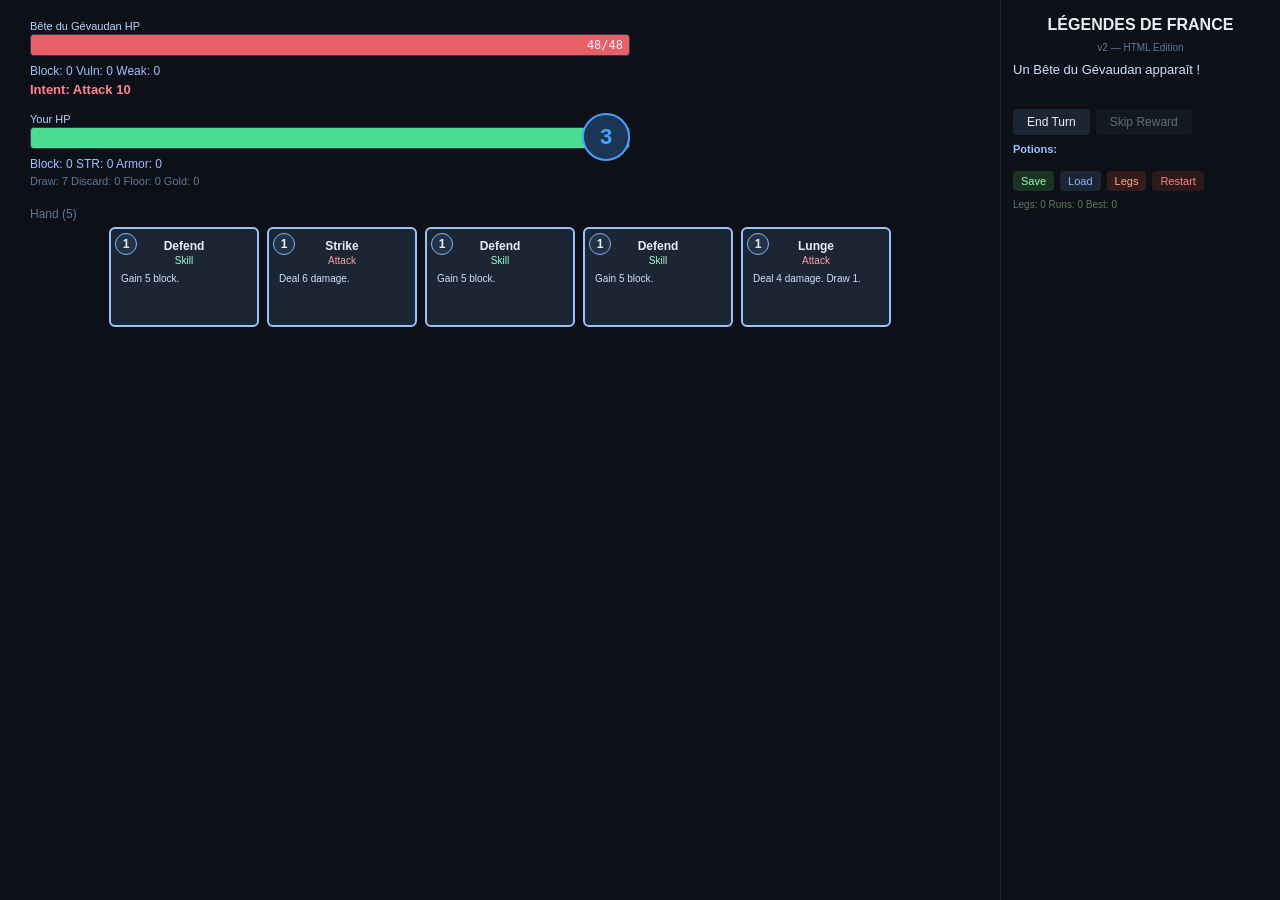
==== html/index.html @ bfb87c47 "Convert Python Tkinter game to playable HTML/JS version Port the full deck-builder game (Légendes de" ====
<!DOCTYPE html>
<html lang="fr">
<head>
  <meta charset="UTF-8">
  <meta name="viewport" content="width=device-width, initial-scale=1.0">
  <title>Légendes de France v2 — Deck-Builder</title>
  <link rel="stylesheet" href="css/style.css">
</head>
<body>
  <div id="app">
    <div id="game-area"></div>
    <div id="sidebar">
      <div class="sidebar-title">LÉGENDES DE FRANCE</div>
      <div class="sidebar-sub">v2 — HTML Edition</div>
      <div id="log-text"></div>

      <div class="btn-row">
        <button id="btn-end-turn" class="btn">End Turn</button>
        <button id="btn-skip" class="btn" disabled>Skip Reward</button>
        <button id="btn-leave-shop" class="btn btn-shop" style="display:none">Leave Shop</button>
      </div>

      <div>
        <div class="potion-label">Potions:</div>
        <div id="potion-list"></div>
      </div>

      <div id="relic-list"></div>

      <div class="btn-row">
        <button id="btn-save" class="btn btn-save">Save</button>
        <button id="btn-load" class="btn btn-load">Load</button>
        <button id="btn-legacy" class="btn btn-legs">Legs</button>
        <button id="btn-restart" class="btn btn-restart">Restart</button>
      </div>

      <div id="meta-stats"></div>
    </div>
  </div>

  <script src="js/data.js"></script>
  <script src="js/game.js"></script>
  <script src="js/ui.js"></script>
</body>
</html>
---- html/css/style.css ----
/* ===================== BASE ===================== */
* { margin: 0; padding: 0; box-sizing: border-box; }
body {
  font-family: "Segoe UI", Tahoma, Geneva, Verdana, sans-serif;
  background: #0d1117;
  color: #e6f0ff;
  min-height: 100vh;
  display: flex;
}
button { cursor: pointer; font-family: inherit; }

/* ===================== LAYOUT ===================== */
#app {
  display: flex;
  width: 100%;
  min-height: 100vh;
}
#game-area {
  flex: 1;
  padding: 20px 30px;
  overflow-y: auto;
}
#sidebar {
  width: 280px;
  min-width: 260px;
  background: #0d1117;
  border-left: 1px solid #1a2330;
  padding: 16px 12px;
  display: flex;
  flex-direction: column;
  gap: 8px;
  overflow-y: auto;
}

/* ===================== SIDEBAR ===================== */
.sidebar-title {
  font-size: 16px;
  font-weight: bold;
  text-align: center;
  color: #e6f0ff;
}
.sidebar-sub { font-size: 10px; color: #5a7a9a; text-align: center; }

#log-text {
  font-size: 13px;
  color: #cfe0ff;
  line-height: 1.4;
  min-height: 40px;
  word-wrap: break-word;
}

.btn-row { display: flex; gap: 6px; flex-wrap: wrap; }
.btn {
  background: #1b2533;
  color: #e6f0ff;
  border: none;
  padding: 6px 14px;
  border-radius: 4px;
  font-size: 12px;
}
.btn:hover { background: #2a3a4f; }
.btn:disabled { opacity: 0.4; cursor: default; }
.btn-shop { background: #2a331b; color: #a0ff8a; }
.btn-shop:hover { background: #3a4f2a; }
.btn-save { background: #1b3322; color: #8affb0; font-size: 11px; padding: 4px 8px; }
.btn-load { background: #1b2533; color: #8ab8ff; font-size: 11px; padding: 4px 8px; }
.btn-legs { background: #331b1b; color: #ffaa8a; font-size: 11px; padding: 4px 8px; }
.btn-restart { background: #2a1a1a; color: #ff8393; font-size: 11px; padding: 4px 8px; }
.btn-cancel { background: #4a1a1a; color: #ff8393; margin-top: 12px; }

.potion-label { font-size: 11px; font-weight: bold; color: #9cc1ff; }
.potion-btn {
  background: #2a1a33; color: #dda0ff; border: none;
  padding: 3px 8px; border-radius: 3px; font-size: 11px;
  display: block; margin: 2px 0; text-align: left; width: 100%;
}
.potion-btn:hover { background: #3a2a44; }

#relic-list { font-size: 11px; color: #ff9e44; line-height: 1.3; word-wrap: break-word; }
#meta-stats { font-size: 10px; color: #5a7a5a; }

/* ===================== BARS ===================== */
.bar-wrap { margin-bottom: 8px; }
.bar-label { font-size: 11px; color: #bcd3ff; margin-bottom: 2px; }
.bar-outer {
  position: relative;
  height: 22px;
  background: #1a2330;
  border: 1px solid #2a3a4f;
  border-radius: 3px;
  overflow: hidden;
}
.bar-inner {
  height: 100%;
  transition: width 0.3s;
  border-radius: 2px;
}
.enemy-bar .bar-inner { background: #e95f67; }
.player-bar .bar-inner { background: #4adc8f; }
.bar-text {
  position: absolute;
  right: 6px;
  top: 50%;
  transform: translateY(-50%);
  font-size: 12px;
  font-family: Consolas, monospace;
  color: #e6f0ff;
}

/* ===================== ENEMY ===================== */
.enemy-section { margin-bottom: 16px; max-width: 600px; }
.enemy-stats { font-size: 12px; color: #9cc1ff; margin: 4px 0; }
.enemy-special { font-size: 12px; color: #ff6b6b; font-style: italic; }
.enemy-intent { font-size: 13px; font-weight: bold; margin: 4px 0; }
.intent-attack { color: #ff8393; }
.intent-block { color: #8affdb; }
.revealed-intents { font-size: 12px; color: #7a6aff; }

/* ===================== PLAYER ===================== */
.player-section { margin-bottom: 16px; max-width: 600px; position: relative; }
.player-stats { font-size: 12px; color: #9cc1ff; margin: 4px 0; }
.energy-orb {
  position: absolute;
  top: 0;
  right: 0;
  width: 48px;
  height: 48px;
  background: #1b3555;
  border: 2px solid #4a9eff;
  border-radius: 50%;
  display: flex;
  align-items: center;
  justify-content: center;
  font-size: 22px;
  font-weight: bold;
  color: #4a9eff;
}
.pile-info { font-size: 11px; color: #5a7a9a; margin-top: 4px; }

/* ===================== CARDS ===================== */
.card {
  display: inline-flex;
  flex-direction: column;
  width: 150px;
  min-height: 100px;
  padding: 8px 10px;
  border-radius: 6px;
  cursor: pointer;
  transition: transform 0.15s, box-shadow 0.15s;
  position: relative;
  flex-shrink: 0;
}
.card:hover { transform: translateY(-6px); box-shadow: 0 6px 20px rgba(0,0,0,0.5); z-index: 10; }
.card.unplayable { opacity: 0.45; }
.card-common { background: #1b2533; border: 2px solid #9cc1ff; }
.card-uncommon { background: #0f2a1a; border: 2px solid #5aff8a; }
.card-rare { background: #2a1f10; border: 2px solid #ff9e44; }

.card-cost {
  position: absolute;
  top: 4px;
  left: 4px;
  width: 22px;
  height: 22px;
  background: #243245;
  border: 1px solid #7fb2ff;
  border-radius: 50%;
  display: flex;
  align-items: center;
  justify-content: center;
  font-size: 12px;
  font-weight: bold;
  color: #e6f0ff;
}
.card-name { font-size: 12px; font-weight: bold; text-align: center; margin-top: 2px; color: #e6f0ff; }
.card-type { font-size: 10px; text-align: center; margin: 2px 0; }
.card-type-attack { color: #ff9e9e; }
.card-type-skill { color: #9effce; }
.card-type-power { color: #ffd68a; }
.card-text { font-size: 10px; color: #cfe0ff; margin-top: 4px; line-height: 1.3; }

.relic-choice { background: #2a1a10; border: 2px solid #ff9e44; }
.relic-name { color: #ff9e44; }
.potion-choice { background: #1a1a2a; border: 2px solid #dda0ff; }
.potion-name { color: #dda0ff; }

/* ===================== HAND ===================== */
.hand-section { margin-top: 20px; }
.hand-title { font-size: 12px; color: #5a7a9a; margin-bottom: 6px; }
.hand-row {
  display: flex;
  gap: 8px;
  flex-wrap: wrap;
  justify-content: center;
}

/* ===================== REWARDS ===================== */
.reward-section { margin: 16px 0; }
.reward-title { font-size: 14px; font-weight: bold; color: #e6f0ff; margin-bottom: 10px; }
.reward-row { display: flex; gap: 10px; flex-wrap: wrap; }

/* ===================== SHOP ===================== */
.shop-section { margin: 16px 0; }
.shop-title { font-size: 18px; font-weight: bold; color: #ffd68a; text-align: center; margin-bottom: 12px; }
.shop-grid { display: flex; flex-wrap: wrap; gap: 10px; justify-content: center; }
.shop-item {
  width: 160px; min-height: 110px; padding: 10px;
  border-radius: 6px; cursor: pointer;
  display: flex; flex-direction: column;
  transition: transform 0.15s;
}
.shop-item:hover { transform: translateY(-4px); }
.shop-item.sold { background: #1a1a1a; border: 1px solid #333; cursor: default; }
.shop-item.sold:hover { transform: none; }
.shop-item.unaffordable { opacity: 0.5; }
.sold-text { color: #555; font-weight: bold; text-align: center; margin: auto; }
.shop-card { background: #1b2533; border: 2px solid #9cc1ff; }
.shop-potion { background: #1a1a2a; border: 2px solid #dda0ff; }
.shop-relic { background: #2a1a10; border: 2px solid #ff9e44; }
.shop-remove { background: #2a1010; border: 2px solid #ff6b6b; }
.shop-item-name { font-size: 12px; font-weight: bold; color: #e6f0ff; }
.shop-item-type { font-size: 10px; color: #9cc1ff; }
.shop-item-text { font-size: 10px; color: #cfe0ff; margin: 4px 0; flex: 1; }
.shop-item-price { font-size: 12px; font-weight: bold; color: #ffd68a; text-align: center; margin-top: 6px; }

/* ===================== SCRY ===================== */
.scry-section { text-align: center; padding: 40px; }
.scry-title { font-size: 18px; font-weight: bold; color: #e6f0ff; margin-bottom: 16px; }
.scry-cards { font-size: 14px; color: #cfe0ff; margin-bottom: 20px; }
.scry-buttons { display: flex; gap: 10px; justify-content: center; }

/* ===================== REMOVAL ===================== */
.removal-section { padding: 20px; }
.removal-title { font-size: 14px; font-weight: bold; color: #e6f0ff; margin-bottom: 12px; }
.removal-list { max-height: 400px; overflow-y: auto; }
.removal-item {
  padding: 8px 12px;
  background: #1a2330;
  border: 1px solid #2a3a4f;
  margin: 4px 0;
  border-radius: 4px;
  cursor: pointer;
  font-size: 12px;
  color: #cfe0ff;
}
.removal-item:hover { background: #2a3040; border-color: #ff6b6b; }
.removal-common { border-left: 3px solid #9cc1ff; }
.removal-uncommon { border-left: 3px solid #5aff8a; }
.removal-rare { border-left: 3px solid #ff9e44; }

/* ===================== DEATH ===================== */
.death-section {
  display: flex; flex-direction: column; align-items: center;
  justify-content: center; min-height: 60vh; text-align: center;
}
.death-title { font-size: 28px; font-weight: bold; color: #ff8393; margin-bottom: 16px; }
.death-info { font-size: 14px; color: #cfe0ff; margin-bottom: 8px; }
.death-points { font-size: 13px; color: #ffaa8a; margin-bottom: 16px; }
.death-hint { font-size: 13px; color: #9cc1ff; }

/* ===================== LEGACY ===================== */
.legacy-section { padding: 20px; }
.legacy-title { font-size: 18px; font-weight: bold; color: #ffaa8a; text-align: center; margin-bottom: 8px; }
.legacy-stats { font-size: 12px; color: #9cc1ff; text-align: center; margin-bottom: 16px; }
.legacy-grid { display: grid; grid-template-columns: 1fr 1fr; gap: 10px; max-width: 700px; margin: 0 auto; }
.legacy-item {
  padding: 12px;
  border-radius: 6px;
  cursor: pointer;
  transition: transform 0.15s;
}
.legacy-item:hover { transform: translateY(-2px); }
.legacy-item.maxed { background: #1a2a1a; border: 2px solid #4adc8f; }
.legacy-item.buyable { background: #1a1a2a; border: 2px solid #8ab8ff; }
.legacy-item.locked { background: #111; border: 2px solid #333; }
.legacy-name { font-size: 12px; font-weight: bold; color: #e6f0ff; }
.legacy-item.maxed .legacy-name { color: #4adc8f; }
.legacy-desc { font-size: 11px; color: #9cc1ff; margin-top: 4px; }
.legacy-item.locked .legacy-desc { color: #555; }
.legacy-cost { font-size: 11px; font-weight: bold; color: #ffd68a; margin-top: 4px; }
.legacy-item.locked .legacy-cost { color: #553a1a; }
.legacy-hint { text-align: center; color: #5a7a9a; font-size: 12px; margin-top: 16px; }

/* ===================== RESPONSIVE ===================== */
@media (max-width: 768px) {
  #app { flex-direction: column; }
  #sidebar {
    width: 100%;
    min-width: unset;
    border-left: none;
    border-top: 1px solid #1a2330;
    flex-direction: row;
    flex-wrap: wrap;
    padding: 10px;
    gap: 6px;
  }
  .card { width: 130px; min-height: 90px; font-size: 11px; }
  .legacy-grid { grid-template-columns: 1fr; }
  .energy-orb { width: 40px; height: 40px; font-size: 18px; }
}
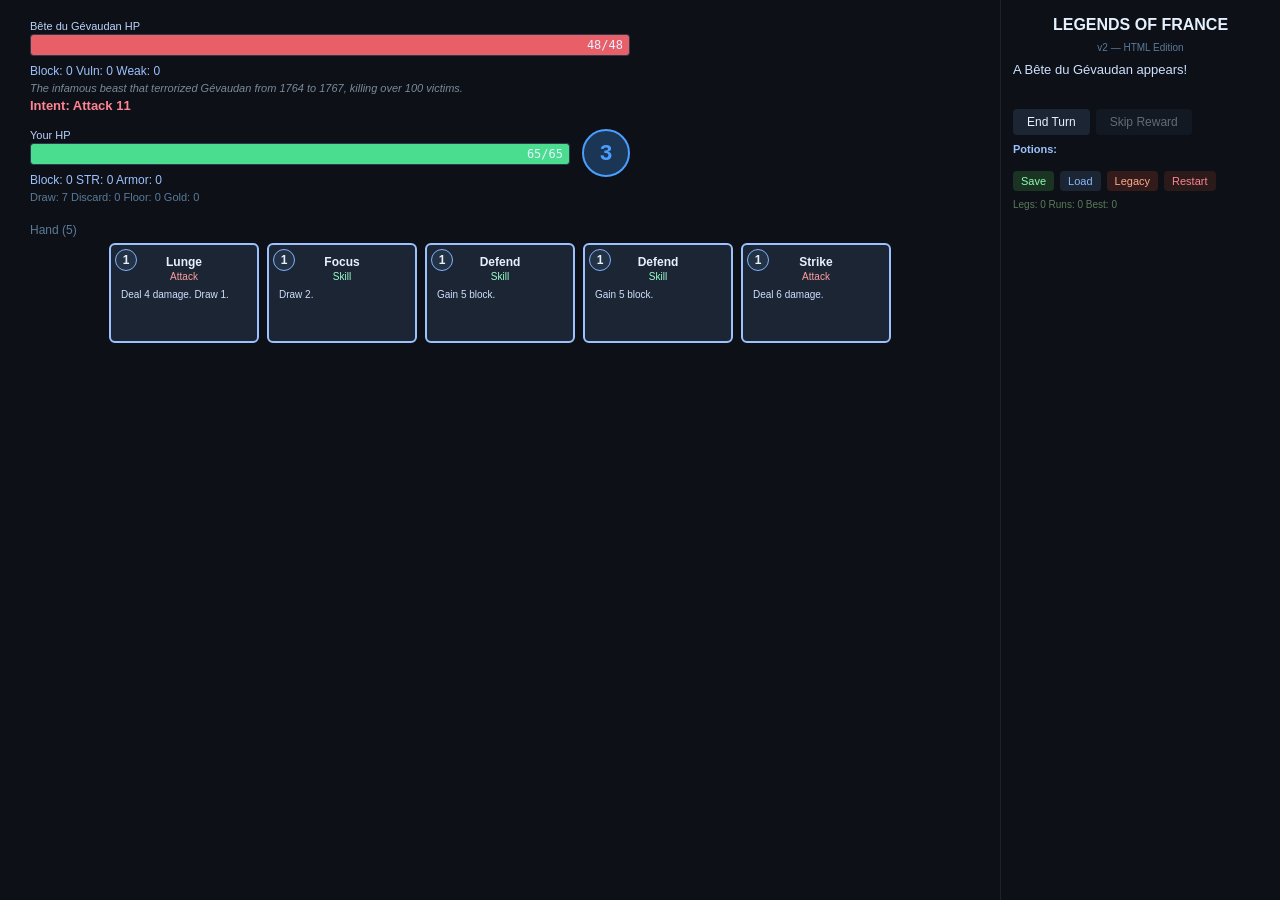
==== commit 92bf9089: "Balance cards & enemies, translate to English, add French lore - Nerf Second Wind: 5 → 3 block per c" ====
--- a/html/index.html
+++ b/html/index.html
@@ -1,16 +1,16 @@
 <!DOCTYPE html>
-<html lang="fr">
+<html lang="en">
 <head>
   <meta charset="UTF-8">
   <meta name="viewport" content="width=device-width, initial-scale=1.0">
-  <title>Légendes de France v2 — Deck-Builder</title>
+  <title>Legends of France v2 — Deck-Builder</title>
   <link rel="stylesheet" href="css/style.css">
 </head>
 <body>
   <div id="app">
     <div id="game-area"></div>
     <div id="sidebar">
-      <div class="sidebar-title">LÉGENDES DE FRANCE</div>
+      <div class="sidebar-title">LEGENDS OF FRANCE</div>
       <div class="sidebar-sub">v2 — HTML Edition</div>
       <div id="log-text"></div>
 
@@ -30,7 +30,7 @@
       <div class="btn-row">
         <button id="btn-save" class="btn btn-save">Save</button>
         <button id="btn-load" class="btn btn-load">Load</button>
-        <button id="btn-legacy" class="btn btn-legs">Legs</button>
+        <button id="btn-legacy" class="btn btn-legs">Legacy</button>
         <button id="btn-restart" class="btn btn-restart">Restart</button>
       </div>
 
--- a/html/css/style.css
+++ b/html/css/style.css
@@ -111,13 +111,14 @@
 .enemy-section { margin-bottom: 16px; max-width: 600px; }
 .enemy-stats { font-size: 12px; color: #9cc1ff; margin: 4px 0; }
 .enemy-special { font-size: 12px; color: #ff6b6b; font-style: italic; }
+.enemy-lore { font-size: 11px; color: #7a8a9a; font-style: italic; margin-top: 2px; }
 .enemy-intent { font-size: 13px; font-weight: bold; margin: 4px 0; }
 .intent-attack { color: #ff8393; }
 .intent-block { color: #8affdb; }
 .revealed-intents { font-size: 12px; color: #7a6aff; }
 
 /* ===================== PLAYER ===================== */
-.player-section { margin-bottom: 16px; max-width: 600px; position: relative; }
+.player-section { margin-bottom: 16px; max-width: 600px; position: relative; padding-right: 60px; }
 .player-stats { font-size: 12px; color: #9cc1ff; margin: 4px 0; }
 .energy-orb {
   position: absolute;
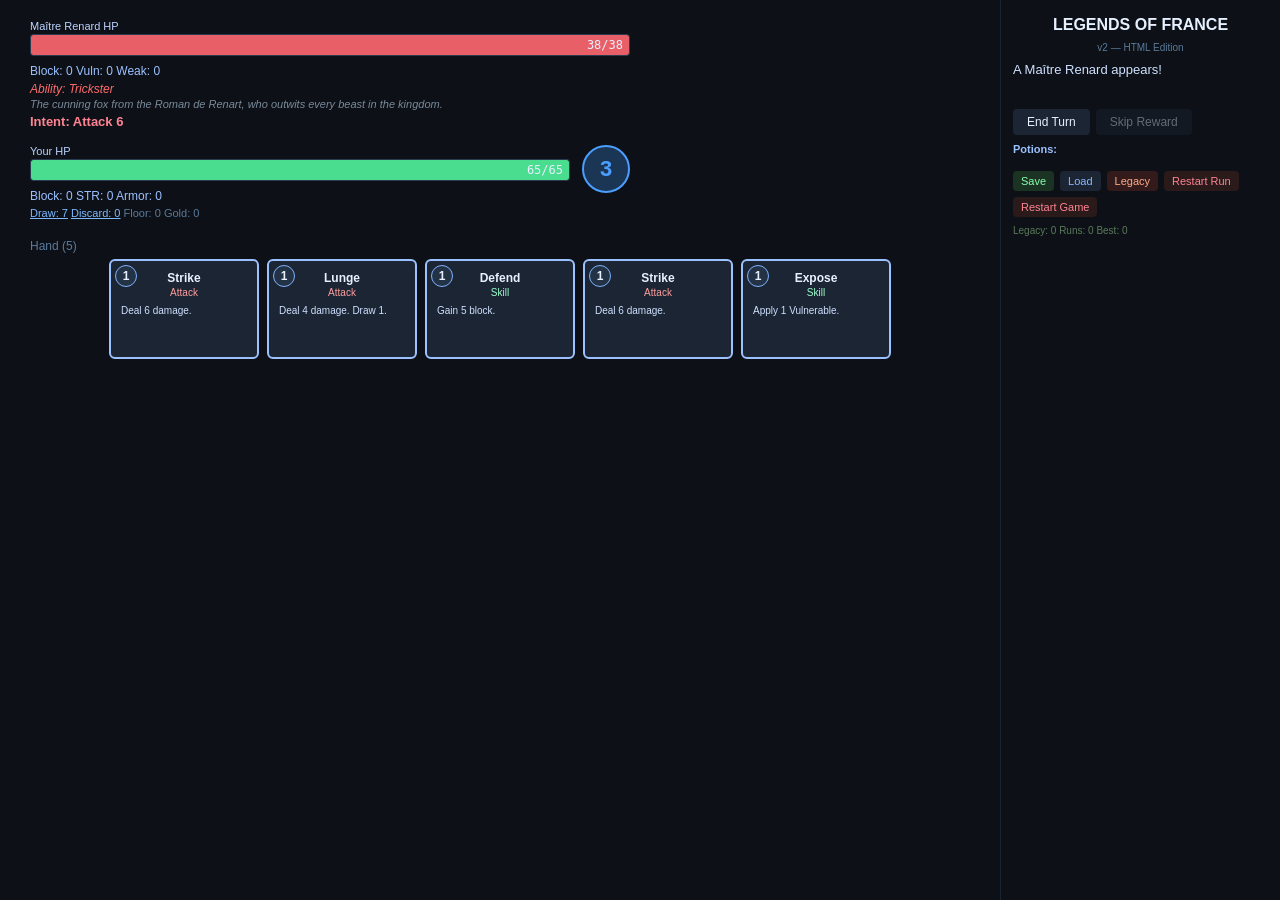
==== commit f6cc2015: "Add Restart Game button with full progress wipe confirmation - Renamed "Restart" to "Restart Run" (k" ====
--- a/html/index.html
+++ b/html/index.html
@@ -31,7 +31,8 @@
         <button id="btn-save" class="btn btn-save">Save</button>
         <button id="btn-load" class="btn btn-load">Load</button>
         <button id="btn-legacy" class="btn btn-legs">Legacy</button>
-        <button id="btn-restart" class="btn btn-restart">Restart</button>
+        <button id="btn-restart" class="btn btn-restart">Restart Run</button>
+        <button id="btn-reset-game" class="btn btn-restart">Restart Game</button>
       </div>
 
       <div id="meta-stats"></div>
--- a/html/css/style.css
+++ b/html/css/style.css
@@ -299,3 +299,62 @@
   .legacy-grid { grid-template-columns: 1fr; }
   .energy-orb { width: 40px; height: 40px; font-size: 18px; }
 }
+
+/* ===================== PILE VIEWER ===================== */
+.pile-btn {
+  cursor: pointer;
+  text-decoration: underline;
+  color: #7db8ff;
+}
+.pile-btn:hover { color: #fff; }
+.pile-overlay {
+  position: fixed;
+  top: 0; left: 0; right: 0; bottom: 0;
+  background: rgba(0, 0, 0, 0.7);
+  display: flex;
+  align-items: center;
+  justify-content: center;
+  z-index: 100;
+}
+.pile-panel {
+  background: #161b22;
+  border: 1px solid #30363d;
+  border-radius: 10px;
+  padding: 20px;
+  min-width: 280px;
+  max-width: 400px;
+  max-height: 70vh;
+  display: flex;
+  flex-direction: column;
+}
+.pile-panel-title {
+  font-size: 16px;
+  font-weight: bold;
+  margin-bottom: 12px;
+  color: #e6f0ff;
+}
+.pile-panel-list {
+  overflow-y: auto;
+  flex: 1;
+  margin-bottom: 12px;
+}
+.pile-panel-row {
+  padding: 4px 8px;
+  border-radius: 4px;
+  margin-bottom: 2px;
+  font-size: 13px;
+  cursor: default;
+}
+.pile-panel-row:hover { background: #21262d; }
+.pile-rarity-common { color: #9cc1ff; }
+.pile-rarity-uncommon { color: #5aff8a; }
+.pile-rarity-rare { color: #ff9e44; }
+.pile-close-btn {
+  align-self: center;
+  padding: 6px 20px;
+  background: #30363d;
+  color: #e6f0ff;
+  border: none;
+  border-radius: 6px;
+}
+.pile-close-btn:hover { background: #484f58; }
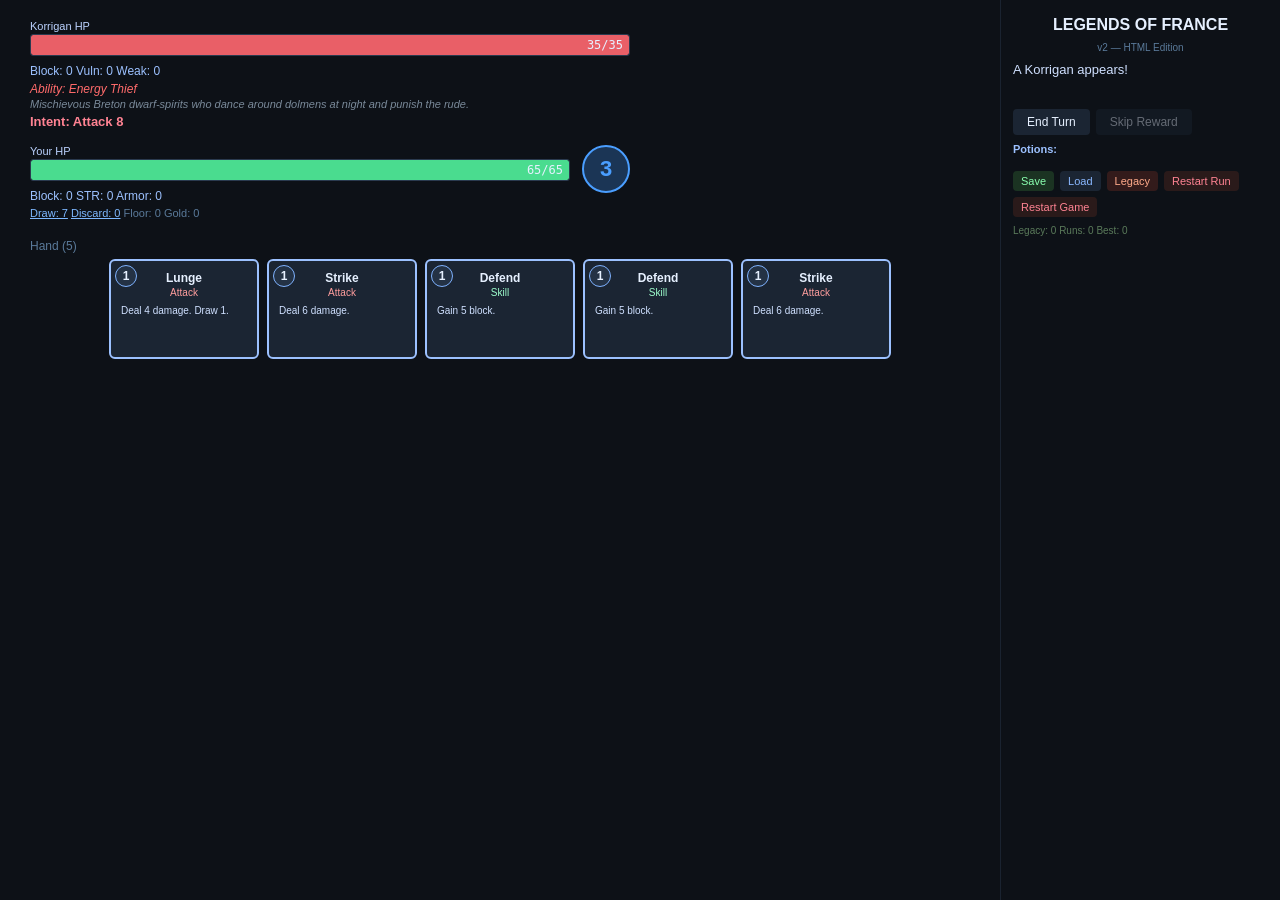
==== commit 5dd3a172: "Add Challenge System with Floor 50 Final Boss - Floor 50 cap: L'Ombre Souveraine final boss spawns a" ====
--- a/html/index.html
+++ b/html/index.html
@@ -26,6 +26,7 @@
       </div>
 
       <div id="relic-list"></div>
+      <div id="challenge-indicator" style="display:none"></div>
 
       <div class="btn-row">
         <button id="btn-save" class="btn btn-save">Save</button>
--- a/html/css/style.css
+++ b/html/css/style.css
@@ -358,3 +358,118 @@
   border-radius: 6px;
 }
 .pile-close-btn:hover { background: #484f58; }
+
+/* ===================== CHALLENGE SELECT ===================== */
+.challenge-select-section { padding: 20px; }
+.challenge-select-title {
+  font-size: 24px; font-weight: bold; color: #ffd68a;
+  text-align: center; margin-bottom: 6px;
+}
+.challenge-select-sub {
+  font-size: 12px; color: #9cc1ff; text-align: center; margin-bottom: 20px;
+}
+.challenge-grid {
+  display: grid; grid-template-columns: 1fr 1fr 1fr;
+  gap: 10px; max-width: 900px; margin: 0 auto;
+}
+.challenge-card {
+  padding: 12px; border-radius: 6px; cursor: pointer;
+  background: #1a1a2a; border: 2px solid #4a5a8a;
+  transition: transform 0.15s, border-color 0.15s;
+}
+.challenge-card:hover { transform: translateY(-3px); border-color: #8ab8ff; }
+.challenge-card.challenge-done {
+  background: #1a2a1a; border-color: #4adc8f;
+}
+.challenge-card.challenge-free {
+  background: #1b2533; border-color: #5a7a9a;
+}
+.challenge-card-name {
+  font-size: 13px; font-weight: bold; color: #e6f0ff; margin-bottom: 4px;
+}
+.challenge-done .challenge-card-name { color: #4adc8f; }
+.challenge-card-desc { font-size: 11px; color: #9cc1ff; margin-bottom: 6px; }
+.challenge-card-list { max-height: 90px; overflow-y: auto; }
+.challenge-card-list-item {
+  font-size: 10px; padding: 1px 4px; border-radius: 2px;
+}
+.challenge-card-list-item:hover { background: #21262d; }
+
+/* ===================== CHALLENGE INDICATOR ===================== */
+#challenge-indicator {
+  font-size: 11px; font-weight: bold; color: #ffd68a;
+  padding: 4px 8px; background: #2a1f10; border: 1px solid #ff9e44;
+  border-radius: 4px; text-align: center;
+}
+
+/* ===================== VICTORY SCREEN ===================== */
+.victory-section {
+  display: flex; flex-direction: column; align-items: center;
+  justify-content: center; min-height: 60vh; text-align: center;
+}
+.victory-title {
+  font-size: 36px; font-weight: bold; color: #ffd68a; margin-bottom: 12px;
+  text-shadow: 0 0 20px rgba(255, 214, 138, 0.4);
+}
+.victory-boss { font-size: 16px; color: #e6f0ff; margin-bottom: 16px; }
+.victory-challenge {
+  font-size: 14px; font-weight: bold; color: #4adc8f;
+  padding: 6px 16px; background: #1a2a1a; border: 1px solid #4adc8f;
+  border-radius: 4px; margin-bottom: 16px;
+}
+.victory-stats { font-size: 13px; color: #cfe0ff; line-height: 1.6; margin-bottom: 12px; }
+.victory-progress { font-size: 12px; color: #9cc1ff; margin-bottom: 16px; }
+.victory-hint { font-size: 13px; color: #9cc1ff; }
+
+/* ===================== FINAL VICTORY ===================== */
+.final-victory-section {
+  display: flex; flex-direction: column; align-items: center;
+  justify-content: center; min-height: 70vh; text-align: center;
+}
+.final-victory-title {
+  font-size: 42px; font-weight: bold; color: #ffd68a; margin-bottom: 8px;
+  text-shadow: 0 0 30px rgba(255, 214, 138, 0.5);
+}
+.final-victory-sub {
+  font-size: 16px; color: #e6f0ff; margin-bottom: 20px; max-width: 500px;
+}
+.final-victory-placeholder {
+  width: 400px; height: 200px; margin: 20px auto;
+  border: 2px dashed #5a7a9a; border-radius: 10px;
+  display: flex; align-items: center; justify-content: center;
+  color: #5a7a9a; font-size: 14px;
+}
+.final-victory-list {
+  display: flex; flex-wrap: wrap; gap: 6px; justify-content: center;
+  max-width: 600px; margin: 16px auto;
+}
+.final-victory-challenge {
+  font-size: 11px; color: #4adc8f; padding: 4px 10px;
+  background: #1a2a1a; border: 1px solid #4adc8f; border-radius: 4px;
+}
+.final-victory-stats {
+  font-size: 13px; color: #cfe0ff; line-height: 1.6; margin-top: 16px;
+}
+.final-victory-hint { font-size: 13px; color: #9cc1ff; margin-top: 16px; }
+
+/* ===================== LEGACY CHALLENGES ===================== */
+.legacy-challenge-title {
+  font-size: 14px; font-weight: bold; color: #ffd68a;
+  text-align: center; margin-top: 20px; margin-bottom: 8px;
+}
+.legacy-challenge-grid {
+  display: flex; flex-wrap: wrap; gap: 6px; justify-content: center;
+  max-width: 700px; margin: 0 auto 12px;
+}
+.legacy-challenge-item {
+  font-size: 11px; color: #5a7a9a; padding: 3px 8px;
+  background: #111; border: 1px solid #333; border-radius: 3px;
+}
+.legacy-challenge-done {
+  color: #4adc8f; background: #1a2a1a; border-color: #4adc8f;
+}
+
+@media (max-width: 768px) {
+  .challenge-grid { grid-template-columns: 1fr; }
+  .final-victory-placeholder { width: 280px; height: 140px; }
+}
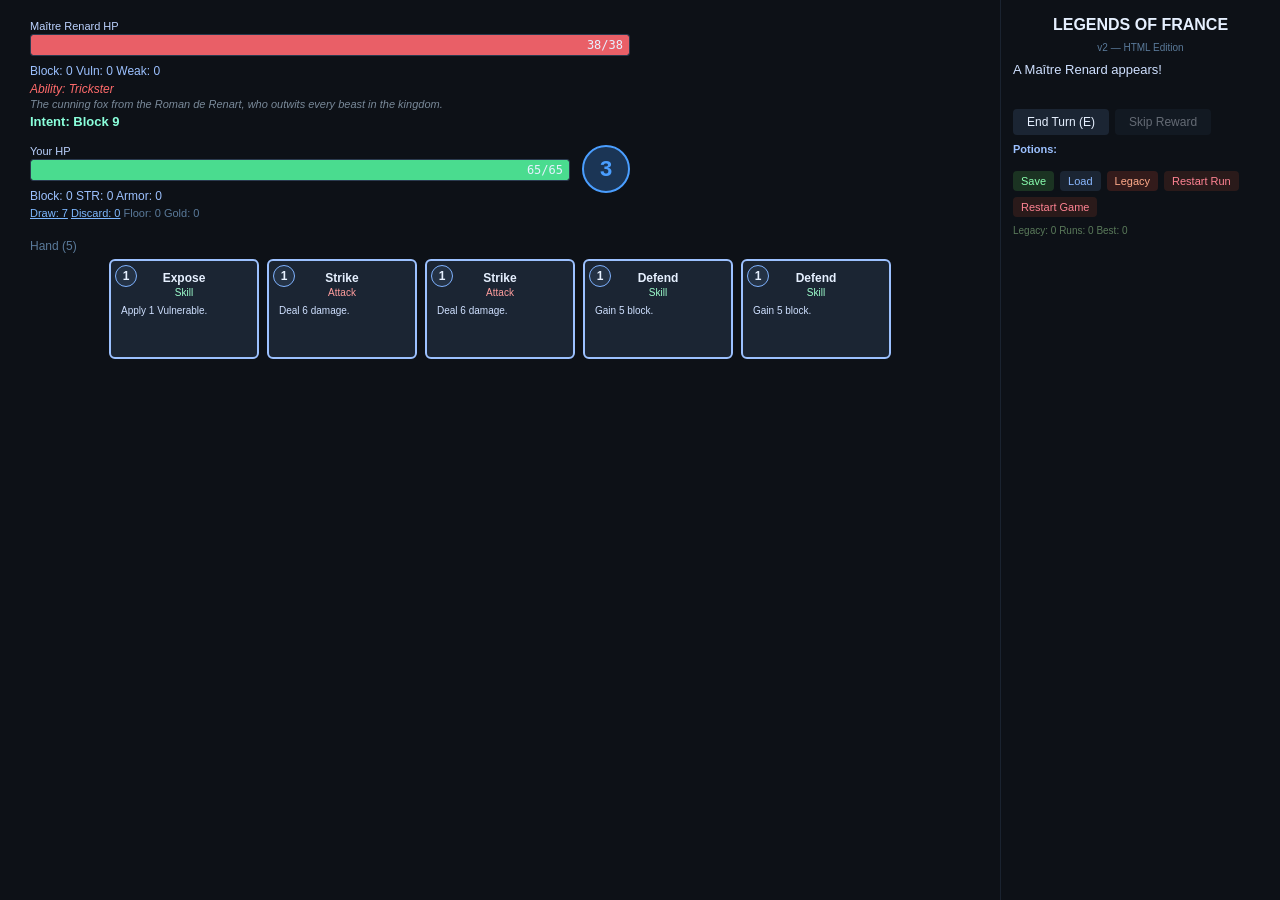
==== commit d5e8bfc4: "Add E keyboard shortcut to end turn The End Turn button now shows "End Turn (E)" and pressing E trig" ====
--- a/html/index.html
+++ b/html/index.html
@@ -15,7 +15,7 @@
       <div id="log-text"></div>
 
       <div class="btn-row">
-        <button id="btn-end-turn" class="btn">End Turn</button>
+        <button id="btn-end-turn" class="btn">End Turn (E)</button>
         <button id="btn-skip" class="btn" disabled>Skip Reward</button>
         <button id="btn-leave-shop" class="btn btn-shop" style="display:none">Leave Shop</button>
       </div>
--- a/html/css/style.css
+++ b/html/css/style.css
@@ -366,8 +366,19 @@
   text-align: center; margin-bottom: 6px;
 }
 .challenge-select-sub {
-  font-size: 12px; color: #9cc1ff; text-align: center; margin-bottom: 20px;
-}
+  font-size: 12px; color: #9cc1ff; text-align: center; margin-bottom: 12px;
+}
+.challenge-select-option {
+  text-align: center; margin-bottom: 16px;
+}
+.challenge-select-option-label {
+  display: inline-flex; align-items: center; gap: 4px;
+  font-size: 12px; color: #c8d8ff; cursor: pointer;
+  padding: 6px 10px; border-radius: 4px;
+  background: #1a1a2a; border: 1px solid #4a5a8a;
+}
+.challenge-select-option-label:hover { border-color: #8ab8ff; }
+.challenge-select-option-label input { cursor: pointer; }
 .challenge-grid {
   display: grid; grid-template-columns: 1fr 1fr 1fr;
   gap: 10px; max-width: 900px; margin: 0 auto;
@@ -402,55 +413,292 @@
   border-radius: 4px; text-align: center;
 }
 
+/* ===================== STAGGER ANIMATION SYSTEM ===================== */
+@keyframes fadeSlideUp {
+  from { opacity: 0; transform: translateY(24px); }
+  to   { opacity: 1; transform: translateY(0); }
+}
+.anim-stagger-1  { opacity:0; animation: fadeSlideUp 0.7s ease-out 0.2s forwards; }
+.anim-stagger-2  { opacity:0; animation: fadeSlideUp 0.7s ease-out 0.6s forwards; }
+.anim-stagger-3  { opacity:0; animation: fadeSlideUp 0.7s ease-out 1.0s forwards; }
+.anim-stagger-4  { opacity:0; animation: fadeSlideUp 0.6s ease-out 1.4s forwards; }
+.anim-stagger-5  { opacity:0; animation: fadeSlideUp 0.6s ease-out 1.6s forwards; }
+.anim-stagger-6  { opacity:0; animation: fadeSlideUp 0.6s ease-out 1.8s forwards; }
+.anim-stagger-7  { opacity:0; animation: fadeSlideUp 0.6s ease-out 2.0s forwards; }
+.anim-stagger-8  { opacity:0; animation: fadeSlideUp 0.6s ease-out 2.2s forwards; }
+.anim-stagger-9  { opacity:0; animation: fadeSlideUp 0.6s ease-out 2.6s forwards; }
+.anim-stagger-10 { opacity:0; animation: fadeSlideUp 0.6s ease-out 3.0s forwards; }
+.anim-stagger-11 { opacity:0; animation: fadeSlideUp 0.6s ease-out 3.4s forwards; }
+.anim-stagger-12 { opacity:0; animation: fadeSlideUp 0.6s ease-out 3.6s forwards; }
+.anim-stagger-13 { opacity:0; animation: fadeSlideUp 0.6s ease-out 3.8s forwards; }
+.anim-stagger-14 { opacity:0; animation: fadeSlideUp 0.6s ease-out 4.2s forwards; }
+.anim-stagger-15 { opacity:0; animation: fadeSlideUp 0.8s ease-out 4.8s forwards; }
+.anim-stagger-16 { opacity:0; animation: fadeSlideUp 0.6s ease-out 5.4s forwards; }
+
 /* ===================== VICTORY SCREEN ===================== */
 .victory-section {
+  position: relative; overflow: hidden;
   display: flex; flex-direction: column; align-items: center;
-  justify-content: center; min-height: 60vh; text-align: center;
+  justify-content: center; min-height: 75vh; text-align: center;
+  padding: 40px 20px;
+}
+
+/* Floating golden particles */
+.victory-particles { position: absolute; inset: 0; pointer-events: none; overflow: hidden; }
+@keyframes floatUp {
+  0%   { transform: translateY(100vh) scale(0); opacity: 0; }
+  10%  { opacity: 1; }
+  90%  { opacity: 1; }
+  100% { transform: translateY(-20vh) scale(1); opacity: 0; }
+}
+.victory-particle {
+  position: absolute; bottom: 0;
+  width: 3px; height: 3px; border-radius: 50%;
+  background: #ffd68a;
+  box-shadow: 0 0 6px 2px rgba(255, 214, 138, 0.5);
+  animation: floatUp 5s ease-in-out infinite;
+}
+.victory-particle:nth-child(odd) { background: #ffe8b8; width: 2px; height: 2px; }
+.victory-particle:nth-child(3n)  { background: #4adc8f; box-shadow: 0 0 6px 2px rgba(74,220,143,0.3); }
+
+/* Radial light burst behind title */
+@keyframes burstPulse {
+  0%   { transform: scale(0.5); opacity: 0; }
+  40%  { transform: scale(1); opacity: 0.35; }
+  100% { transform: scale(1.4); opacity: 0; }
+}
+.victory-burst {
+  position: absolute; top: 12%; left: 50%; transform: translate(-50%, -50%);
+  width: 400px; height: 400px; border-radius: 50%;
+  background: radial-gradient(circle, rgba(255,214,138,0.25) 0%, transparent 70%);
+  animation: burstPulse 3s ease-out 0.3s forwards;
+  pointer-events: none;
+}
+
+/* Shadow dissolving */
+@keyframes dissolveOut {
+  0%   { opacity: 0; letter-spacing: 0; filter: blur(0); }
+  30%  { opacity: 1; letter-spacing: 2px; filter: blur(0); }
+  80%  { opacity: 0.6; letter-spacing: 8px; filter: blur(1px); color: #5a3a6a; }
+  100% { opacity: 0; letter-spacing: 16px; filter: blur(4px); color: #2a1a2a; }
+}
+.victory-dissolve {
+  font-size: 14px; color: #8a6a9a; letter-spacing: 4px;
+  text-transform: uppercase; margin-bottom: 8px;
+  animation: dissolveOut 2.5s ease-out 0.1s forwards;
+}
+
+/* Title */
+@keyframes victoryGlow {
+  0%, 100% { text-shadow: 0 0 20px rgba(255,214,138,0.4), 0 0 60px rgba(255,214,138,0.1); }
+  50%      { text-shadow: 0 0 30px rgba(255,214,138,0.6), 0 0 80px rgba(255,214,138,0.2); }
 }
 .victory-title {
-  font-size: 36px; font-weight: bold; color: #ffd68a; margin-bottom: 12px;
-  text-shadow: 0 0 20px rgba(255, 214, 138, 0.4);
-}
-.victory-boss { font-size: 16px; color: #e6f0ff; margin-bottom: 16px; }
+  font-size: 48px; font-weight: bold; color: #ffd68a;
+  letter-spacing: 6px; margin-bottom: 6px;
+  animation: victoryGlow 3s ease-in-out infinite, fadeSlideUp 0.8s ease-out 0.6s forwards;
+  opacity: 0;
+}
+
+.victory-lore {
+  font-size: 13px; color: #9ca8c0; font-style: italic;
+  margin-bottom: 16px; max-width: 400px;
+}
+
+/* Decorative divider */
+@keyframes dividerExpand { from { width: 0; } to { width: 200px; } }
+.victory-divider {
+  height: 1px; background: linear-gradient(90deg, transparent, #ffd68a, transparent);
+  margin: 8px auto 20px; width: 0;
+  animation: dividerExpand 0.8s ease-out 1.0s forwards;
+}
+
+/* Challenge badge */
 .victory-challenge {
-  font-size: 14px; font-weight: bold; color: #4adc8f;
-  padding: 6px 16px; background: #1a2a1a; border: 1px solid #4adc8f;
-  border-radius: 4px; margin-bottom: 16px;
-}
-.victory-stats { font-size: 13px; color: #cfe0ff; line-height: 1.6; margin-bottom: 12px; }
-.victory-progress { font-size: 12px; color: #9cc1ff; margin-bottom: 16px; }
-.victory-hint { font-size: 13px; color: #9cc1ff; }
+  display: flex; flex-direction: column; gap: 2px;
+  padding: 10px 24px; border-radius: 6px;
+  background: linear-gradient(135deg, #1a2a1a, #1a3a2a);
+  border: 1px solid #4adc8f; margin-bottom: 20px;
+  box-shadow: 0 0 20px rgba(74,220,143,0.15);
+}
+.victory-challenge-label { font-size: 10px; color: #6aaa8a; text-transform: uppercase; letter-spacing: 2px; }
+.victory-challenge-name  { font-size: 16px; font-weight: bold; color: #4adc8f; }
+
+/* Stats grid */
+.victory-stats-grid {
+  display: flex; gap: 20px; flex-wrap: wrap; justify-content: center;
+  margin-bottom: 20px;
+}
+.victory-stat-item {
+  min-width: 80px; padding: 8px 14px;
+  background: rgba(26,35,48,0.6); border: 1px solid #2a3a4f;
+  border-radius: 6px;
+}
+.victory-stat-value { font-size: 22px; font-weight: bold; color: #e6f0ff; }
+.victory-stat-label { font-size: 10px; color: #7a8a9a; text-transform: uppercase; letter-spacing: 1px; }
+
+/* Points */
+.victory-points {
+  font-size: 14px; color: #cfe0ff; margin-bottom: 16px;
+}
+.victory-points-num {
+  font-size: 24px; font-weight: bold; color: #ffd68a;
+  text-shadow: 0 0 12px rgba(255,214,138,0.4);
+}
+
+/* Progress bar */
+.victory-progress { width: 260px; margin-bottom: 20px; }
+.victory-progress-bar {
+  height: 6px; background: #1a2330; border-radius: 3px; overflow: hidden; margin-bottom: 4px;
+}
+@keyframes progressFill { from { width: 0; } }
+.victory-progress-fill {
+  height: 100%; border-radius: 3px;
+  background: linear-gradient(90deg, #4adc8f, #ffd68a);
+  animation: progressFill 1.5s ease-out 3.2s backwards;
+}
+.victory-progress-text { font-size: 11px; color: #7a8a9a; text-align: center; }
+
+.victory-hint { font-size: 12px; color: #5a7a9a; }
 
 /* ===================== FINAL VICTORY ===================== */
-.final-victory-section {
+.fv-section {
+  position: relative; overflow: hidden;
   display: flex; flex-direction: column; align-items: center;
-  justify-content: center; min-height: 70vh; text-align: center;
-}
-.final-victory-title {
-  font-size: 42px; font-weight: bold; color: #ffd68a; margin-bottom: 8px;
-  text-shadow: 0 0 30px rgba(255, 214, 138, 0.5);
-}
-.final-victory-sub {
-  font-size: 16px; color: #e6f0ff; margin-bottom: 20px; max-width: 500px;
-}
-.final-victory-placeholder {
-  width: 400px; height: 200px; margin: 20px auto;
-  border: 2px dashed #5a7a9a; border-radius: 10px;
-  display: flex; align-items: center; justify-content: center;
-  color: #5a7a9a; font-size: 14px;
-}
-.final-victory-list {
+  text-align: center; padding: 30px 20px; min-height: 80vh;
+}
+
+/* More particles, dual-color */
+.fv-particles { position: absolute; inset: 0; pointer-events: none; overflow: hidden; }
+.fv-particle {
+  position: absolute; bottom: 0;
+  width: 3px; height: 3px; border-radius: 50%;
+  background: #ffd68a;
+  box-shadow: 0 0 8px 3px rgba(255,214,138,0.4);
+  animation: floatUp 6s ease-in-out infinite;
+}
+.fv-particle:nth-child(odd)  { background: #4adc8f; box-shadow: 0 0 8px 3px rgba(74,220,143,0.3); }
+.fv-particle:nth-child(3n)   { width: 4px; height: 4px; }
+.fv-particle:nth-child(5n+1) { background: #8ab8ff; box-shadow: 0 0 6px 2px rgba(138,184,255,0.3); }
+
+/* Aurora sweep */
+@keyframes auroraSweep {
+  0%   { background-position: 0% 50%; opacity: 0; }
+  20%  { opacity: 0.15; }
+  100% { background-position: 200% 50%; opacity: 0; }
+}
+.fv-aurora {
+  position: absolute; top: 0; left: -50%; width: 200%; height: 200px;
+  background: linear-gradient(90deg, transparent, rgba(74,220,143,0.1), rgba(255,214,138,0.15), rgba(138,184,255,0.1), transparent);
+  background-size: 200% 100%;
+  animation: auroraSweep 6s ease-in-out 0.5s forwards;
+  pointer-events: none;
+}
+
+/* Crown emblems */
+@keyframes crownPulse {
+  0%, 100% { text-shadow: 0 0 10px rgba(255,214,138,0.3); }
+  50%      { text-shadow: 0 0 25px rgba(255,214,138,0.6); }
+}
+.fv-crown {
+  font-size: 28px; color: #ffd68a; letter-spacing: 16px;
+  margin-bottom: 8px; margin-top: 10px;
+  animation: crownPulse 2.5s ease-in-out infinite, fadeSlideUp 0.7s ease-out 0.2s forwards;
+  opacity: 0;
+}
+
+/* Title */
+@keyframes fvGlow {
+  0%, 100% { text-shadow: 0 0 30px rgba(255,214,138,0.4), 0 2px 40px rgba(255,165,0,0.15); }
+  50%      { text-shadow: 0 0 50px rgba(255,214,138,0.7), 0 2px 60px rgba(255,165,0,0.25); }
+}
+.fv-title {
+  font-size: 36px; font-weight: bold; color: #ffd68a;
+  letter-spacing: 4px; margin-bottom: 6px;
+  animation: fvGlow 3s ease-in-out infinite, fadeSlideUp 0.8s ease-out 0.6s forwards;
+  opacity: 0;
+}
+.fv-subtitle {
+  font-size: 14px; color: #b0c0d0; max-width: 460px;
+  margin-bottom: 24px; line-height: 1.5;
+}
+
+/* Legendary tapestry */
+.fv-tapestry {
+  display: flex; flex-wrap: wrap; gap: 10px; justify-content: center;
+  max-width: 700px; margin: 0 auto 24px;
+}
+.fv-legend {
+  display: flex; flex-direction: column; align-items: center;
+  width: 80px; padding: 8px 4px;
+  border-radius: 6px; background: rgba(26,26,42,0.6);
+  border: 1px solid #2a3a4f;
+  transition: border-color 0.3s, box-shadow 0.3s;
+}
+.fv-legend:hover {
+  border-color: #ffd68a;
+  box-shadow: 0 0 16px rgba(255,214,138,0.2);
+}
+@keyframes symbolFloat {
+  0%, 100% { transform: translateY(0); }
+  50%      { transform: translateY(-3px); }
+}
+.fv-legend-symbol {
+  font-size: 24px; margin-bottom: 4px;
+  animation: symbolFloat 3s ease-in-out infinite;
+}
+.fv-legend:nth-child(even) .fv-legend-symbol { animation-delay: 1.5s; }
+.fv-legend-name   { font-size: 9px; font-weight: bold; color: #e6f0ff; text-align: center; line-height: 1.2; }
+.fv-legend-region { font-size: 8px; color: #7a8a9a; margin-top: 2px; }
+
+/* Divider */
+.fv-divider {
+  height: 1px; background: linear-gradient(90deg, transparent, #ffd68a, #4adc8f, transparent);
+  margin: 0 auto 16px; width: 0;
+  animation: dividerExpand 1s ease-out 3.2s forwards;
+}
+
+/* Challenge list */
+.fv-ch-title {
+  font-size: 13px; color: #ffd68a; letter-spacing: 2px;
+  text-transform: uppercase; margin-bottom: 10px;
+}
+.fv-ch-list {
   display: flex; flex-wrap: wrap; gap: 6px; justify-content: center;
-  max-width: 600px; margin: 16px auto;
-}
-.final-victory-challenge {
+  max-width: 600px; margin: 0 auto 20px;
+}
+.fv-ch-item {
   font-size: 11px; color: #4adc8f; padding: 4px 10px;
-  background: #1a2a1a; border: 1px solid #4adc8f; border-radius: 4px;
-}
-.final-victory-stats {
-  font-size: 13px; color: #cfe0ff; line-height: 1.6; margin-top: 16px;
-}
-.final-victory-hint { font-size: 13px; color: #9cc1ff; margin-top: 16px; }
+  background: rgba(26,42,26,0.6); border: 1px solid rgba(74,220,143,0.3);
+  border-radius: 4px; transition: border-color 0.3s, box-shadow 0.3s;
+}
+.fv-ch-item:hover {
+  border-color: #4adc8f;
+  box-shadow: 0 0 10px rgba(74,220,143,0.2);
+}
+
+/* Lifetime stats */
+.fv-stats {
+  display: flex; gap: 24px; flex-wrap: wrap; justify-content: center;
+  margin-bottom: 24px;
+}
+.fv-stat {
+  min-width: 80px; padding: 8px 14px;
+  background: rgba(26,35,48,0.5); border: 1px solid #2a3a4f; border-radius: 6px;
+}
+.fv-stat-value { font-size: 22px; font-weight: bold; color: #ffd68a; }
+.fv-stat-label { font-size: 10px; color: #7a8a9a; text-transform: uppercase; letter-spacing: 1px; }
+
+/* Closing lore */
+.fv-closing {
+  font-size: 18px; color: #cfe0ff; font-style: italic;
+  margin-bottom: 8px; line-height: 1.6;
+}
+.fv-closing-en {
+  display: block; font-size: 12px; color: #7a8a9a;
+  font-style: normal; margin-top: 4px;
+}
+.fv-hint { font-size: 12px; color: #5a7a9a; }
 
 /* ===================== LEGACY CHALLENGES ===================== */
 .legacy-challenge-title {
@@ -471,5 +719,11 @@
 
 @media (max-width: 768px) {
   .challenge-grid { grid-template-columns: 1fr; }
-  .final-victory-placeholder { width: 280px; height: 140px; }
-}
+  .victory-title { font-size: 32px; letter-spacing: 3px; }
+  .victory-stats-grid { gap: 10px; }
+  .victory-stat-item { min-width: 60px; padding: 6px 10px; }
+  .fv-title { font-size: 24px; letter-spacing: 2px; }
+  .fv-tapestry { gap: 6px; }
+  .fv-legend { width: 60px; }
+  .fv-legend-symbol { font-size: 18px; }
+}
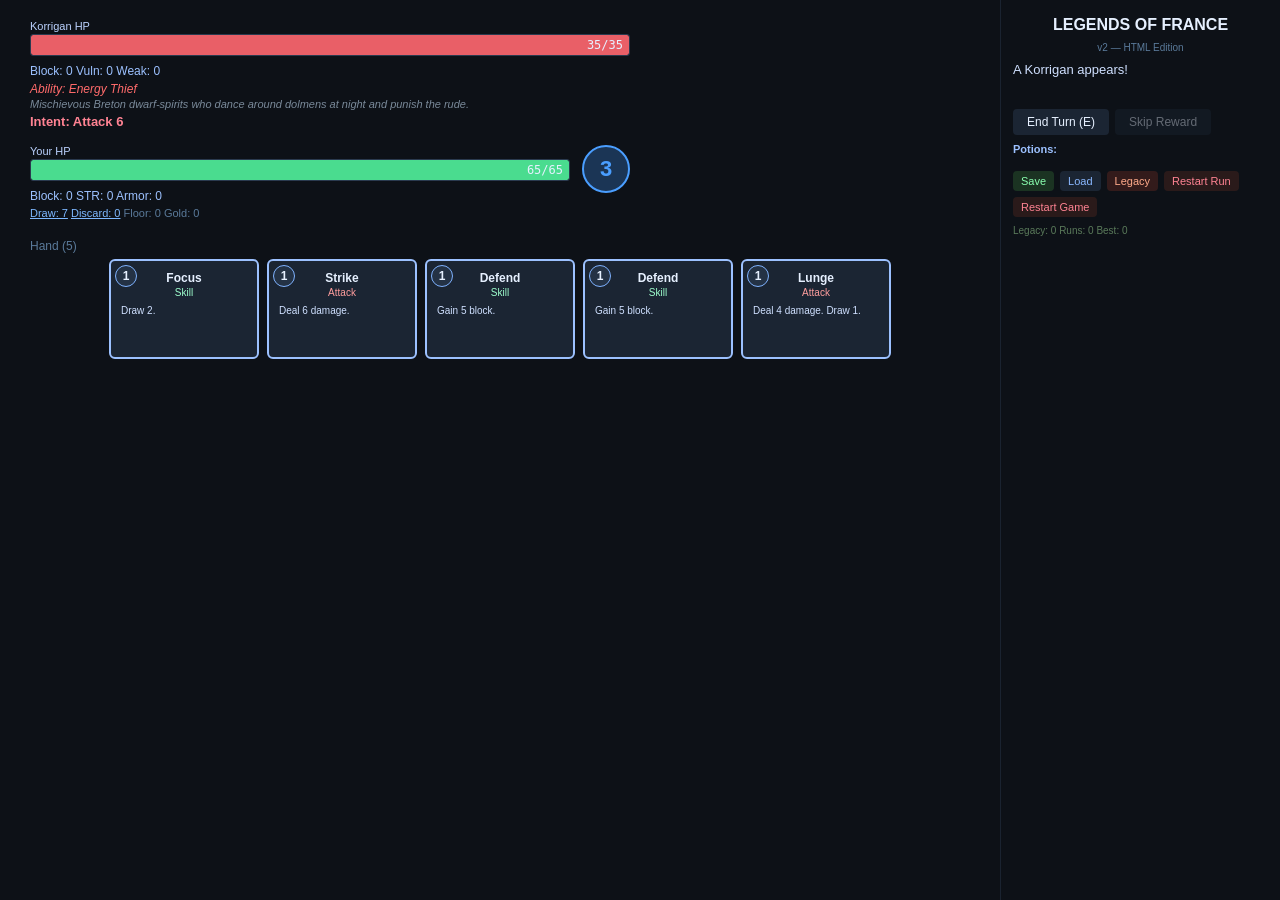
==== commit cd4424b9: "feat: pixel-art engine + first creature sprite - pixelArt.js: palette, nearest-neighbor canvas rende" ====
--- a/html/index.html
+++ b/html/index.html
@@ -40,8 +40,15 @@
     </div>
   </div>
 
+  <div id="fx-layer"></div>
+
+  <script src="js/pixelArt.js"></script>
+  <script src="js/sprites.js"></script>
   <script src="js/data.js"></script>
+  <script src="js/combatMath.js"></script>
   <script src="js/game.js"></script>
+  <script src="js/fx.js"></script>
   <script src="js/ui.js"></script>
+  <script src="js/selftest.js"></script>
 </body>
 </html>
--- a/html/css/style.css
+++ b/html/css/style.css
@@ -8,6 +8,7 @@
   display: flex;
 }
 button { cursor: pointer; font-family: inherit; }
+.pixel-sprite { image-rendering: pixelated; image-rendering: crisp-edges; display: block; }
 
 /* ===================== LAYOUT ===================== */
 #app {
